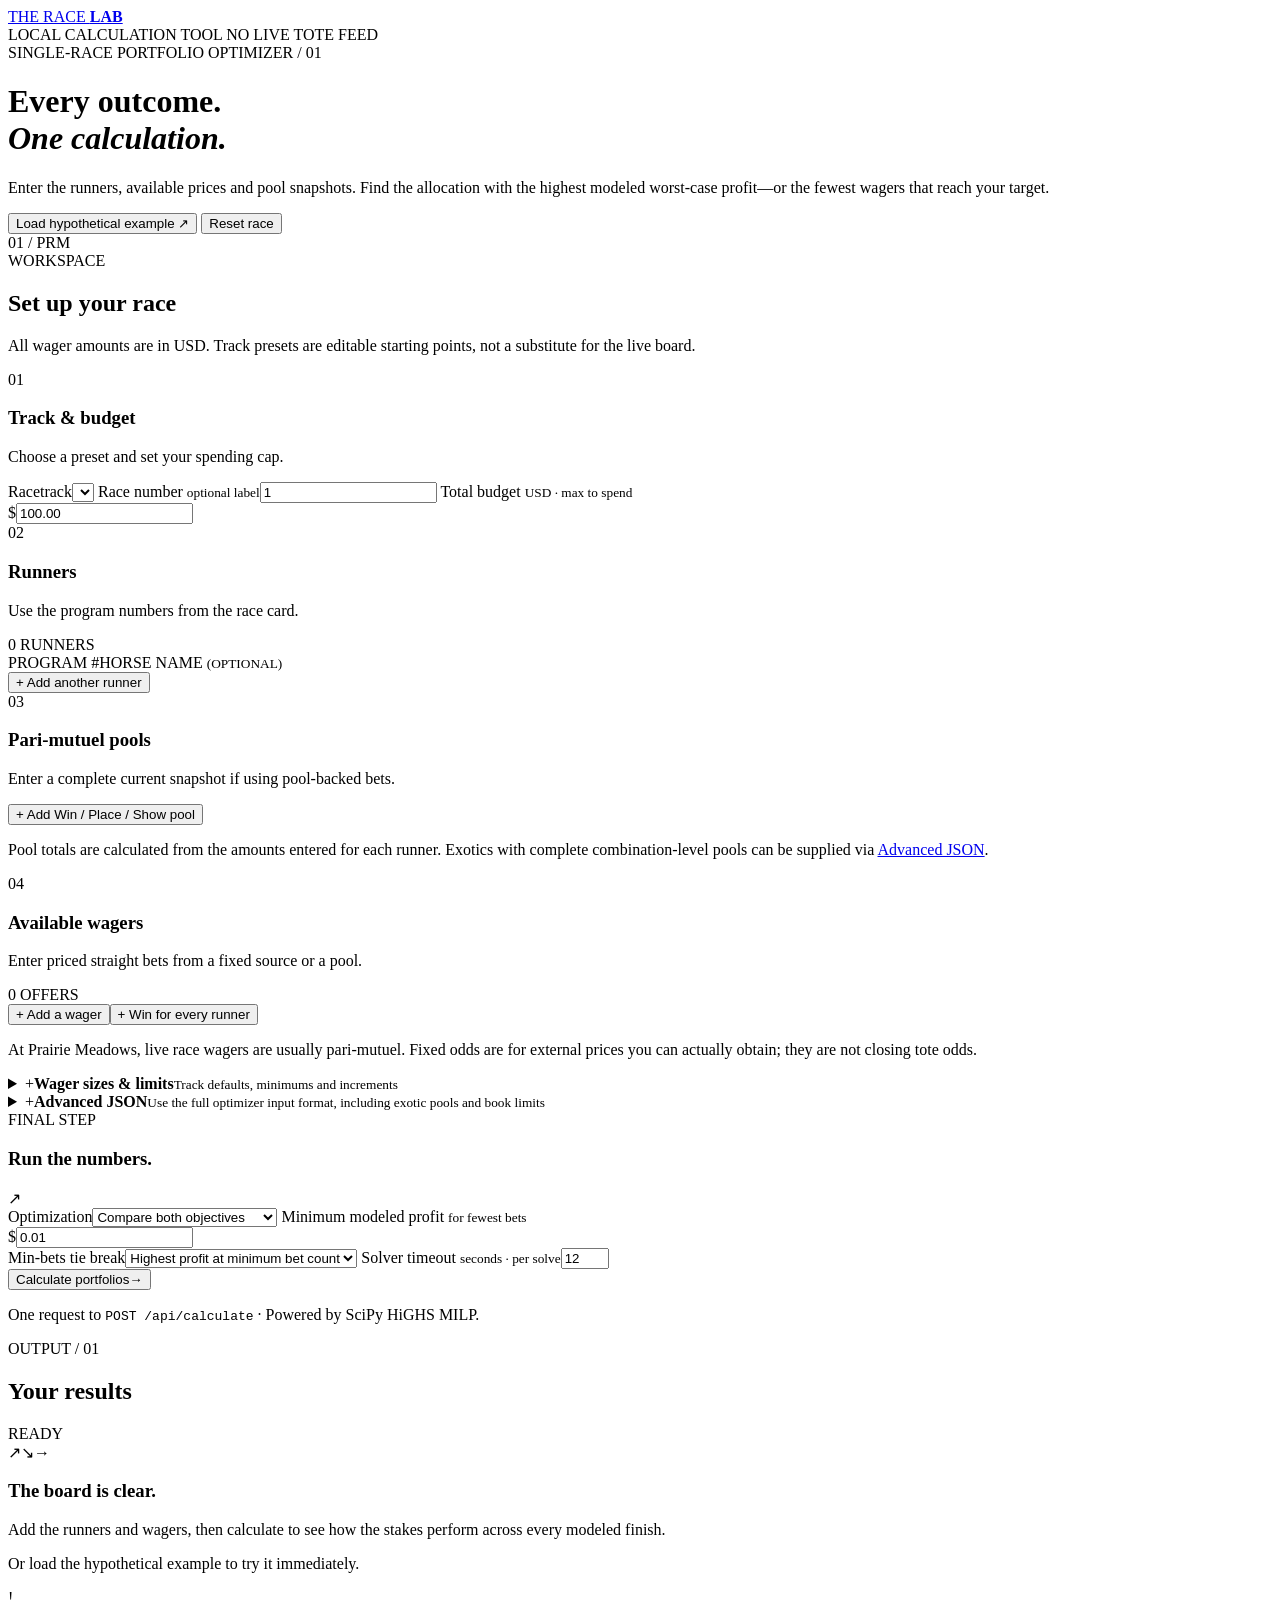
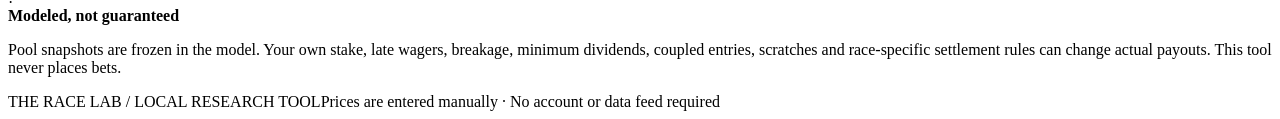
==== src/static/index.html @ c584a838 "Add Race Arbitrage Studio FastAPI app, optimizer, tests, and docs Co-authored-by: Cursor <cursoragen" ====
<!doctype html>
<html lang="en">
<head>
  <meta charset="utf-8">
  <meta name="viewport" content="width=device-width, initial-scale=1">
  <meta name="theme-color" content="#162a29">
  <meta name="description" content="A local one-race arbitrage calculator with Prairie Meadows track presets.">
  <title>Race Arbitrage Studio · Prairie Meadows</title>
  <link rel="stylesheet" href="/static/styles.css">
  <script defer src="/static/tracks.js"></script>
  <script defer src="/static/app.js"></script>
</head>
<body>
  <div class="site-shell">
    <div class="topline">
      <a href="/" class="brand" aria-label="Race Arbitrage Studio home">
        <span class="brand-icon" aria-hidden="true"><span></span></span>
        <span>THE RACE <strong>LAB</strong></span>
      </a>
      <div class="topline-right"><span class="tiny-orbit" aria-hidden="true"></span> LOCAL CALCULATION TOOL <span class="divider-vertical"></span> NO LIVE TOTE FEED</div>
    </div>

    <header class="hero">
      <div class="hero-copy">
        <div class="eyebrow"><span class="eyebrow-line"></span> SINGLE-RACE PORTFOLIO OPTIMIZER <span class="hero-edition"> / 01</span></div>
        <h1>Every outcome.<br><em>One calculation.</em></h1>
        <p>Enter the runners, available prices and pool snapshots. Find the allocation with the highest modeled worst-case profit—or the fewest wagers that reach your target.</p>
        <div class="hero-actions">
          <button id="sample-btn" type="button" class="btn btn-light">Load hypothetical example <span aria-hidden="true">↗</span></button>
          <button id="reset-btn" type="button" class="btn btn-text">Reset race</button>
        </div>
      </div>
      <div class="hero-art" aria-hidden="true">
        <div class="art-circuit art-circuit-outer"></div>
        <div class="art-circuit art-circuit-inner"></div>
        <div class="art-stripe art-stripe-one"></div>
        <div class="art-stripe art-stripe-two"></div>
        <div class="art-dot art-dot-one"></div><div class="art-dot art-dot-two"></div>
        <div class="art-number">01 / PRM</div>
      </div>
    </header>

    <div class="content-intro">
      <div><span class="kicker">WORKSPACE</span><h2>Set up your race</h2></div>
      <p>All wager amounts are in USD. Track presets are editable starting points, not a substitute for the live board.</p>
    </div>

    <main class="layout">
      <form id="race-form" class="editor" novalidate>
        <section class="panel" aria-labelledby="step-track">
          <div class="panel-title"><span class="step-no">01</span><div><h3 id="step-track">Track & budget</h3><p>Choose a preset and set your spending cap.</p></div></div>
          <div class="field-grid two">
            <label class="field"><span>Racetrack</span><select id="track-select" name="track"></select></label>
            <label class="field"><span>Race number <small>optional label</small></span><input id="race-number" type="text" inputmode="numeric" maxlength="12" value="1" placeholder="e.g. 3"></label>
            <label class="field wide"><span>Total budget <small>USD · max to spend</small></span><div class="input-prefix"><span>$</span><input id="budget" name="budget" type="text" inputmode="decimal" value="100.00" autocomplete="off" aria-label="Budget in dollars"></div></label>
          </div>
          <div class="preset-info" id="preset-info"></div>
        </section>

        <section class="panel" aria-labelledby="step-runners">
          <div class="panel-title"><span class="step-no">02</span><div><h3 id="step-runners">Runners</h3><p>Use the program numbers from the race card.</p></div><span class="count-tag" id="runner-count">0 RUNNERS</span></div>
          <div class="runners-head" aria-hidden="true"><span>PROGRAM #</span><span>HORSE NAME <small>(OPTIONAL)</small></span><span></span></div>
          <div id="runners-list" class="runners-list"></div>
          <button id="add-horse" type="button" class="add-link">+ Add another runner</button>
        </section>

        <section class="panel" aria-labelledby="step-pools">
          <div class="panel-title"><span class="step-no">03</span><div><h3 id="step-pools">Pari-mutuel pools</h3><p>Enter a complete current snapshot if using pool-backed bets.</p></div></div>
          <div id="pools-list" class="stack-list"></div>
          <button id="add-pool" type="button" class="add-link">+ Add Win / Place / Show pool</button>
          <p class="section-hint">Pool totals are calculated from the amounts entered for each runner. Exotics with complete combination-level pools can be supplied via <a href="#advanced-json">Advanced JSON</a>.</p>
        </section>

        <section class="panel" aria-labelledby="step-offers">
          <div class="panel-title"><span class="step-no">04</span><div><h3 id="step-offers">Available wagers</h3><p>Enter priced straight bets from a fixed source or a pool.</p></div><span class="count-tag" id="offer-count">0 OFFERS</span></div>
          <div class="offer-actions"><button id="add-offer" type="button" class="btn btn-secondary">+ Add a wager</button><button id="add-all-win" type="button" class="btn btn-quiet">+ Win for every runner</button></div>
          <div id="offers-list" class="stack-list"></div>
          <p class="section-hint">At Prairie Meadows, live race wagers are usually pari-mutuel. Fixed odds are for external prices you can actually obtain; they are not closing tote odds.</p>
        </section>

        <section class="panel compact-panel" aria-labelledby="step-rules">
          <details id="rules-details"><summary><span class="detail-icon">+</span><span><strong id="step-rules">Wager sizes & limits</strong><small>Track defaults, minimums and increments</small></span></summary>
            <div class="detail-body"><div id="stake-rules-list"></div><p class="section-hint">For every selected wager the optimizer allows zero, or a stake satisfying the minimum and increment. The defaults are editable and might not match a teller's current accepted amounts.</p></div>
          </details>
        </section>

        <section class="panel compact-panel" id="advanced-json">
          <details id="json-details"><summary><span class="detail-icon">+</span><span><strong>Advanced JSON</strong><small>Use the full optimizer input format, including exotic pools and book limits</small></span></summary>
            <div class="detail-body">
              <p class="section-hint">Open and edit an exact copy of the backend problem dictionary. When you run from this editor, its contents take precedence over the form above.</p>
              <textarea id="json-editor" rows="13" spellcheck="false" aria-label="Advanced problem JSON editor"></textarea>
              <div class="json-actions"><button type="button" class="btn btn-secondary" id="refresh-json">Regenerate from form</button><button type="button" class="btn btn-quiet" id="copy-json">Copy JSON</button></div>
              <label class="inline-check"><input type="checkbox" id="use-json"> Calculate using edited JSON instead of form fields</label>
            </div>
          </details>
        </section>

        <section class="run-panel" aria-labelledby="step-run">
          <div class="run-head"><div><span class="kicker">FINAL STEP</span><h3 id="step-run">Run the numbers.</h3></div><span class="run-mark" aria-hidden="true">↗</span></div>
          <div class="field-grid two">
            <label class="field"><span>Optimization</span><select id="mode"><option value="both">Compare both objectives</option><option value="max_profit">Maximum guaranteed profit</option><option value="min_bets">Fewest qualifying bets</option></select></label>
            <label class="field"><span>Minimum modeled profit <small>for fewest bets</small></span><div class="input-prefix"><span>$</span><input id="minimum-profit" type="text" inputmode="decimal" value="0.01" aria-label="Minimum modeled profit in dollars"></div></label>
            <label class="field"><span>Min-bets tie break</span><select id="tie-break"><option value="max_profit">Highest profit at minimum bet count</option><option value="none">None (faster)</option></select></label>
            <label class="field"><span>Solver timeout <small>seconds · per solve</small></span><input id="time-limit" type="number" value="12" min="1" max="60" step="1"></label>
          </div>
          <button type="submit" id="run-btn" class="btn btn-primary"><span id="run-button-label">Calculate portfolios</span><span aria-hidden="true">→</span></button>
          <p class="run-footer">One request to <code>POST /api/calculate</code> · Powered by SciPy HiGHS MILP.</p>
        </section>
      </form>

      <aside class="results-column" aria-labelledby="results-title">
        <div class="results-sticky">
          <section class="results-panel">
            <div class="results-panel-head"><div><span class="kicker">OUTPUT / 01</span><h2 id="results-title">Your results</h2></div><span id="result-status" class="status-indicator">READY</span></div>
            <div id="error-area" class="error-area" role="alert" aria-live="polite" hidden></div>
            <div id="results-content" aria-live="polite">
              <div class="placeholder">
                <div class="placeholder-graphic" aria-hidden="true"><span>↗</span><span>↘</span><span>→</span></div>
                <h3>The board is clear.</h3>
                <p>Add the runners and wagers, then calculate to see how the stakes perform across every modeled finish.</p>
                <p class="placeholder-hint">Or load the hypothetical example to try it immediately.</p>
              </div>
            </div>
          </section>
          <div class="caveat"><div class="caveat-icon">!</div><div><strong>Modeled, not guaranteed</strong><p>Pool snapshots are frozen in the model. Your own stake, late wagers, breakage, minimum dividends, coupled entries, scratches and race-specific settlement rules can change actual payouts. This tool never places bets.</p></div></div>
        </div>
      </aside>
    </main>
    <footer class="footer"><span>THE RACE LAB <span class="footer-separator">/</span> LOCAL RESEARCH TOOL</span><span>Prices are entered manually · No account or data feed required</span></footer>
  </div>
</body>
</html>
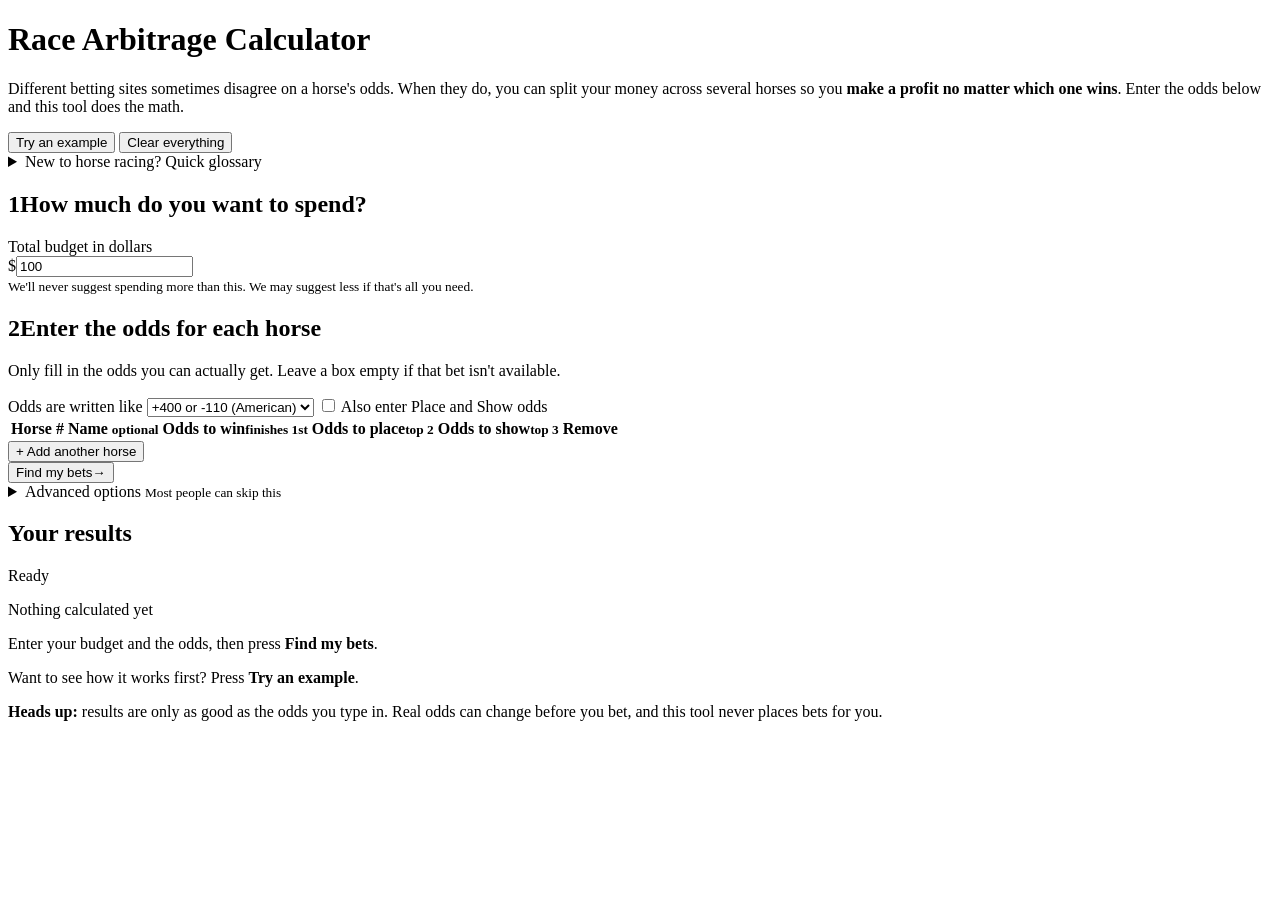
==== commit a630da54: "Simplify UI for non-racing users Replace the multi-section form with a budget box and a single odds " ====
--- a/src/static/index.html
+++ b/src/static/index.html
@@ -3,130 +3,138 @@
 <head>
   <meta charset="utf-8">
   <meta name="viewport" content="width=device-width, initial-scale=1">
-  <meta name="theme-color" content="#162a29">
-  <meta name="description" content="A local one-race arbitrage calculator with Prairie Meadows track presets.">
-  <title>Race Arbitrage Studio · Prairie Meadows</title>
+  <meta name="theme-color" content="#1f4d3a">
+  <meta name="description" content="Enter the odds on each horse and find out how to split your bets so you profit whichever horse wins. Includes Prairie Meadows presets.">
+  <title>Race Arbitrage Calculator</title>
   <link rel="stylesheet" href="/static/styles.css">
   <script defer src="/static/tracks.js"></script>
   <script defer src="/static/app.js"></script>
 </head>
 <body>
-  <div class="site-shell">
-    <div class="topline">
-      <a href="/" class="brand" aria-label="Race Arbitrage Studio home">
-        <span class="brand-icon" aria-hidden="true"><span></span></span>
-        <span>THE RACE <strong>LAB</strong></span>
-      </a>
-      <div class="topline-right"><span class="tiny-orbit" aria-hidden="true"></span> LOCAL CALCULATION TOOL <span class="divider-vertical"></span> NO LIVE TOTE FEED</div>
-    </div>
-
-    <header class="hero">
-      <div class="hero-copy">
-        <div class="eyebrow"><span class="eyebrow-line"></span> SINGLE-RACE PORTFOLIO OPTIMIZER <span class="hero-edition"> / 01</span></div>
-        <h1>Every outcome.<br><em>One calculation.</em></h1>
-        <p>Enter the runners, available prices and pool snapshots. Find the allocation with the highest modeled worst-case profit—or the fewest wagers that reach your target.</p>
-        <div class="hero-actions">
-          <button id="sample-btn" type="button" class="btn btn-light">Load hypothetical example <span aria-hidden="true">↗</span></button>
-          <button id="reset-btn" type="button" class="btn btn-text">Reset race</button>
-        </div>
+  <div class="page">
+    <header class="site-header">
+      <h1>Race Arbitrage Calculator</h1>
+      <p class="lead">Different betting sites sometimes disagree on a horse's odds. When they do, you can split your money across several horses so you <strong>make a profit no matter which one wins</strong>. Enter the odds below and this tool does the math.</p>
+      <div class="header-actions">
+        <button id="sample-btn" type="button" class="btn btn-secondary">Try an example</button>
+        <button id="reset-btn" type="button" class="btn btn-link">Clear everything</button>
       </div>
-      <div class="hero-art" aria-hidden="true">
-        <div class="art-circuit art-circuit-outer"></div>
-        <div class="art-circuit art-circuit-inner"></div>
-        <div class="art-stripe art-stripe-one"></div>
-        <div class="art-stripe art-stripe-two"></div>
-        <div class="art-dot art-dot-one"></div><div class="art-dot art-dot-two"></div>
-        <div class="art-number">01 / PRM</div>
-      </div>
+      <details class="glossary">
+        <summary>New to horse racing? Quick glossary</summary>
+        <dl>
+          <dt>Win</dt><dd>A bet that pays only if your horse finishes <strong>1st</strong>. This is the simplest bet and the only one you need.</dd>
+          <dt>Place</dt><dd>Pays if your horse finishes <strong>1st or 2nd</strong>.</dd>
+          <dt>Show</dt><dd>Pays if your horse finishes in the <strong>top 3</strong>.</dd>
+          <dt>Odds</dt><dd>How much a bet pays. At <strong>+400</strong> (also written 4/1 or 5.00), a $10 bet returns $50: your $10 back plus $40 profit.</dd>
+          <dt>Program number</dt><dd>The number printed in the race program for each horse, such as #1 or #7.</dd>
+        </dl>
+      </details>
     </header>
-
-    <div class="content-intro">
-      <div><span class="kicker">WORKSPACE</span><h2>Set up your race</h2></div>
-      <p>All wager amounts are in USD. Track presets are editable starting points, not a substitute for the live board.</p>
-    </div>
 
     <main class="layout">
       <form id="race-form" class="editor" novalidate>
-        <section class="panel" aria-labelledby="step-track">
-          <div class="panel-title"><span class="step-no">01</span><div><h3 id="step-track">Track & budget</h3><p>Choose a preset and set your spending cap.</p></div></div>
-          <div class="field-grid two">
-            <label class="field"><span>Racetrack</span><select id="track-select" name="track"></select></label>
-            <label class="field"><span>Race number <small>optional label</small></span><input id="race-number" type="text" inputmode="numeric" maxlength="12" value="1" placeholder="e.g. 3"></label>
-            <label class="field wide"><span>Total budget <small>USD · max to spend</small></span><div class="input-prefix"><span>$</span><input id="budget" name="budget" type="text" inputmode="decimal" value="100.00" autocomplete="off" aria-label="Budget in dollars"></div></label>
-          </div>
-          <div class="preset-info" id="preset-info"></div>
+        <section class="card" aria-labelledby="step-budget">
+          <h2><span class="step-no">1</span><span id="step-budget">How much do you want to spend?</span></h2>
+          <label class="field budget-field">
+            <span class="sr-only">Total budget in dollars</span>
+            <div class="input-prefix"><span>$</span><input id="budget" name="budget" type="text" inputmode="decimal" value="100" autocomplete="off"></div>
+            <small>We'll never suggest spending more than this. We may suggest less if that's all you need.</small>
+          </label>
         </section>
 
-        <section class="panel" aria-labelledby="step-runners">
-          <div class="panel-title"><span class="step-no">02</span><div><h3 id="step-runners">Runners</h3><p>Use the program numbers from the race card.</p></div><span class="count-tag" id="runner-count">0 RUNNERS</span></div>
-          <div class="runners-head" aria-hidden="true"><span>PROGRAM #</span><span>HORSE NAME <small>(OPTIONAL)</small></span><span></span></div>
-          <div id="runners-list" class="runners-list"></div>
-          <button id="add-horse" type="button" class="add-link">+ Add another runner</button>
+        <section class="card" aria-labelledby="step-odds">
+          <h2><span class="step-no">2</span><span id="step-odds">Enter the odds for each horse</span></h2>
+          <p class="help">Only fill in the odds you can actually get. Leave a box empty if that bet isn't available.</p>
+
+          <div class="odds-toolbar">
+            <label class="field inline-field">
+              <span>Odds are written like</span>
+              <select id="odds-format">
+                <option value="american">+400 or -110 (American)</option>
+                <option value="decimal">5.00 (Decimal)</option>
+                <option value="fractional">4/1 (Fractional)</option>
+              </select>
+            </label>
+            <label class="check"><input type="checkbox" id="use-place-show"> Also enter Place and Show odds</label>
+          </div>
+
+          <div class="table-wrap">
+            <table class="odds-table" id="odds-table">
+              <thead>
+                <tr>
+                  <th scope="col" class="col-num">Horse #</th>
+                  <th scope="col" class="col-name">Name <small>optional</small></th>
+                  <th scope="col" class="col-odds">Odds to <strong>win</strong><small>finishes 1st</small></th>
+                  <th scope="col" class="col-odds col-extra">Odds to <strong>place</strong><small>top 2</small></th>
+                  <th scope="col" class="col-odds col-extra">Odds to <strong>show</strong><small>top 3</small></th>
+                  <th scope="col" class="col-del"><span class="sr-only">Remove</span></th>
+                </tr>
+              </thead>
+              <tbody id="horses-list"></tbody>
+            </table>
+          </div>
+          <button id="add-horse" type="button" class="btn btn-link">+ Add another horse</button>
         </section>
 
-        <section class="panel" aria-labelledby="step-pools">
-          <div class="panel-title"><span class="step-no">03</span><div><h3 id="step-pools">Pari-mutuel pools</h3><p>Enter a complete current snapshot if using pool-backed bets.</p></div></div>
-          <div id="pools-list" class="stack-list"></div>
-          <button id="add-pool" type="button" class="add-link">+ Add Win / Place / Show pool</button>
-          <p class="section-hint">Pool totals are calculated from the amounts entered for each runner. Exotics with complete combination-level pools can be supplied via <a href="#advanced-json">Advanced JSON</a>.</p>
+        <section class="card run-card">
+          <button type="submit" id="run-btn" class="btn btn-primary"><span id="run-button-label">Find my bets</span><span aria-hidden="true">→</span></button>
+          <div id="error-area" class="error-area" role="alert" aria-live="polite" hidden></div>
         </section>
 
-        <section class="panel" aria-labelledby="step-offers">
-          <div class="panel-title"><span class="step-no">04</span><div><h3 id="step-offers">Available wagers</h3><p>Enter priced straight bets from a fixed source or a pool.</p></div><span class="count-tag" id="offer-count">0 OFFERS</span></div>
-          <div class="offer-actions"><button id="add-offer" type="button" class="btn btn-secondary">+ Add a wager</button><button id="add-all-win" type="button" class="btn btn-quiet">+ Win for every runner</button></div>
-          <div id="offers-list" class="stack-list"></div>
-          <p class="section-hint">At Prairie Meadows, live race wagers are usually pari-mutuel. Fixed odds are for external prices you can actually obtain; they are not closing tote odds.</p>
-        </section>
+        <section class="card advanced-card">
+          <details id="advanced-details">
+            <summary>Advanced options <small>Most people can skip this</small></summary>
+            <div class="advanced-body">
+              <h3>Track and smallest bet</h3>
+              <label class="field">
+                <span>Racetrack</span>
+                <select id="track-select"></select>
+              </label>
+              <div id="preset-info" class="preset-info"></div>
+              <div id="stake-rules-list" class="rules-grid"></div>
+              <p class="help">Tracks only accept bets in certain amounts. We'll suggest bets in multiples of these amounts. Check the track's current rules before betting.</p>
 
-        <section class="panel compact-panel" aria-labelledby="step-rules">
-          <details id="rules-details"><summary><span class="detail-icon">+</span><span><strong id="step-rules">Wager sizes & limits</strong><small>Track defaults, minimums and increments</small></span></summary>
-            <div class="detail-body"><div id="stake-rules-list"></div><p class="section-hint">For every selected wager the optimizer allows zero, or a stake satisfying the minimum and increment. The defaults are editable and might not match a teller's current accepted amounts.</p></div>
-          </details>
-        </section>
+              <h3>Calculation settings</h3>
+              <div class="two-col">
+                <label class="field">
+                  <span>Smallest profit worth reporting</span>
+                  <div class="input-prefix"><span>$</span><input id="minimum-profit" type="text" inputmode="decimal" value="0.01"></div>
+                </label>
+                <label class="field">
+                  <span>Give up after (seconds)</span>
+                  <input id="time-limit" type="number" value="12" min="1" max="60" step="1">
+                </label>
+              </div>
 
-        <section class="panel compact-panel" id="advanced-json">
-          <details id="json-details"><summary><span class="detail-icon">+</span><span><strong>Advanced JSON</strong><small>Use the full optimizer input format, including exotic pools and book limits</small></span></summary>
-            <div class="detail-body">
-              <p class="section-hint">Open and edit an exact copy of the backend problem dictionary. When you run from this editor, its contents take precedence over the form above.</p>
-              <textarea id="json-editor" rows="13" spellcheck="false" aria-label="Advanced problem JSON editor"></textarea>
-              <div class="json-actions"><button type="button" class="btn btn-secondary" id="refresh-json">Regenerate from form</button><button type="button" class="btn btn-quiet" id="copy-json">Copy JSON</button></div>
-              <label class="inline-check"><input type="checkbox" id="use-json"> Calculate using edited JSON instead of form fields</label>
+              <h3>Expert: edit the raw data</h3>
+              <p class="help">Use this for pari-mutuel pool snapshots and exotic bets (exacta, trifecta and so on). The JSON is the full optimizer input.</p>
+              <textarea id="json-editor" rows="12" spellcheck="false" aria-label="Advanced problem JSON editor"></textarea>
+              <div class="json-actions">
+                <button type="button" class="btn btn-secondary" id="refresh-json">Fill from the form above</button>
+                <button type="button" class="btn btn-quiet" id="copy-json">Copy</button>
+              </div>
+              <label class="check"><input type="checkbox" id="use-json"> Use this JSON instead of the form when I click “Find my bets”</label>
             </div>
           </details>
-        </section>
-
-        <section class="run-panel" aria-labelledby="step-run">
-          <div class="run-head"><div><span class="kicker">FINAL STEP</span><h3 id="step-run">Run the numbers.</h3></div><span class="run-mark" aria-hidden="true">↗</span></div>
-          <div class="field-grid two">
-            <label class="field"><span>Optimization</span><select id="mode"><option value="both">Compare both objectives</option><option value="max_profit">Maximum guaranteed profit</option><option value="min_bets">Fewest qualifying bets</option></select></label>
-            <label class="field"><span>Minimum modeled profit <small>for fewest bets</small></span><div class="input-prefix"><span>$</span><input id="minimum-profit" type="text" inputmode="decimal" value="0.01" aria-label="Minimum modeled profit in dollars"></div></label>
-            <label class="field"><span>Min-bets tie break</span><select id="tie-break"><option value="max_profit">Highest profit at minimum bet count</option><option value="none">None (faster)</option></select></label>
-            <label class="field"><span>Solver timeout <small>seconds · per solve</small></span><input id="time-limit" type="number" value="12" min="1" max="60" step="1"></label>
-          </div>
-          <button type="submit" id="run-btn" class="btn btn-primary"><span id="run-button-label">Calculate portfolios</span><span aria-hidden="true">→</span></button>
-          <p class="run-footer">One request to <code>POST /api/calculate</code> · Powered by SciPy HiGHS MILP.</p>
         </section>
       </form>
 
       <aside class="results-column" aria-labelledby="results-title">
         <div class="results-sticky">
-          <section class="results-panel">
-            <div class="results-panel-head"><div><span class="kicker">OUTPUT / 01</span><h2 id="results-title">Your results</h2></div><span id="result-status" class="status-indicator">READY</span></div>
-            <div id="error-area" class="error-area" role="alert" aria-live="polite" hidden></div>
+          <section class="card results-card">
+            <div class="results-head"><h2 id="results-title">Your results</h2><span id="result-status" class="status">Ready</span></div>
             <div id="results-content" aria-live="polite">
               <div class="placeholder">
-                <div class="placeholder-graphic" aria-hidden="true"><span>↗</span><span>↘</span><span>→</span></div>
-                <h3>The board is clear.</h3>
-                <p>Add the runners and wagers, then calculate to see how the stakes perform across every modeled finish.</p>
-                <p class="placeholder-hint">Or load the hypothetical example to try it immediately.</p>
+                <p class="placeholder-title">Nothing calculated yet</p>
+                <p>Enter your budget and the odds, then press <strong>Find my bets</strong>.</p>
+                <p>Want to see how it works first? Press <strong>Try an example</strong>.</p>
               </div>
             </div>
           </section>
-          <div class="caveat"><div class="caveat-icon">!</div><div><strong>Modeled, not guaranteed</strong><p>Pool snapshots are frozen in the model. Your own stake, late wagers, breakage, minimum dividends, coupled entries, scratches and race-specific settlement rules can change actual payouts. This tool never places bets.</p></div></div>
+          <p class="caveat"><strong>Heads up:</strong> results are only as good as the odds you type in. Real odds can change before you bet, and this tool never places bets for you.</p>
         </div>
       </aside>
     </main>
-    <footer class="footer"><span>THE RACE LAB <span class="footer-separator">/</span> LOCAL RESEARCH TOOL</span><span>Prices are entered manually · No account or data feed required</span></footer>
   </div>
 </body>
 </html>
